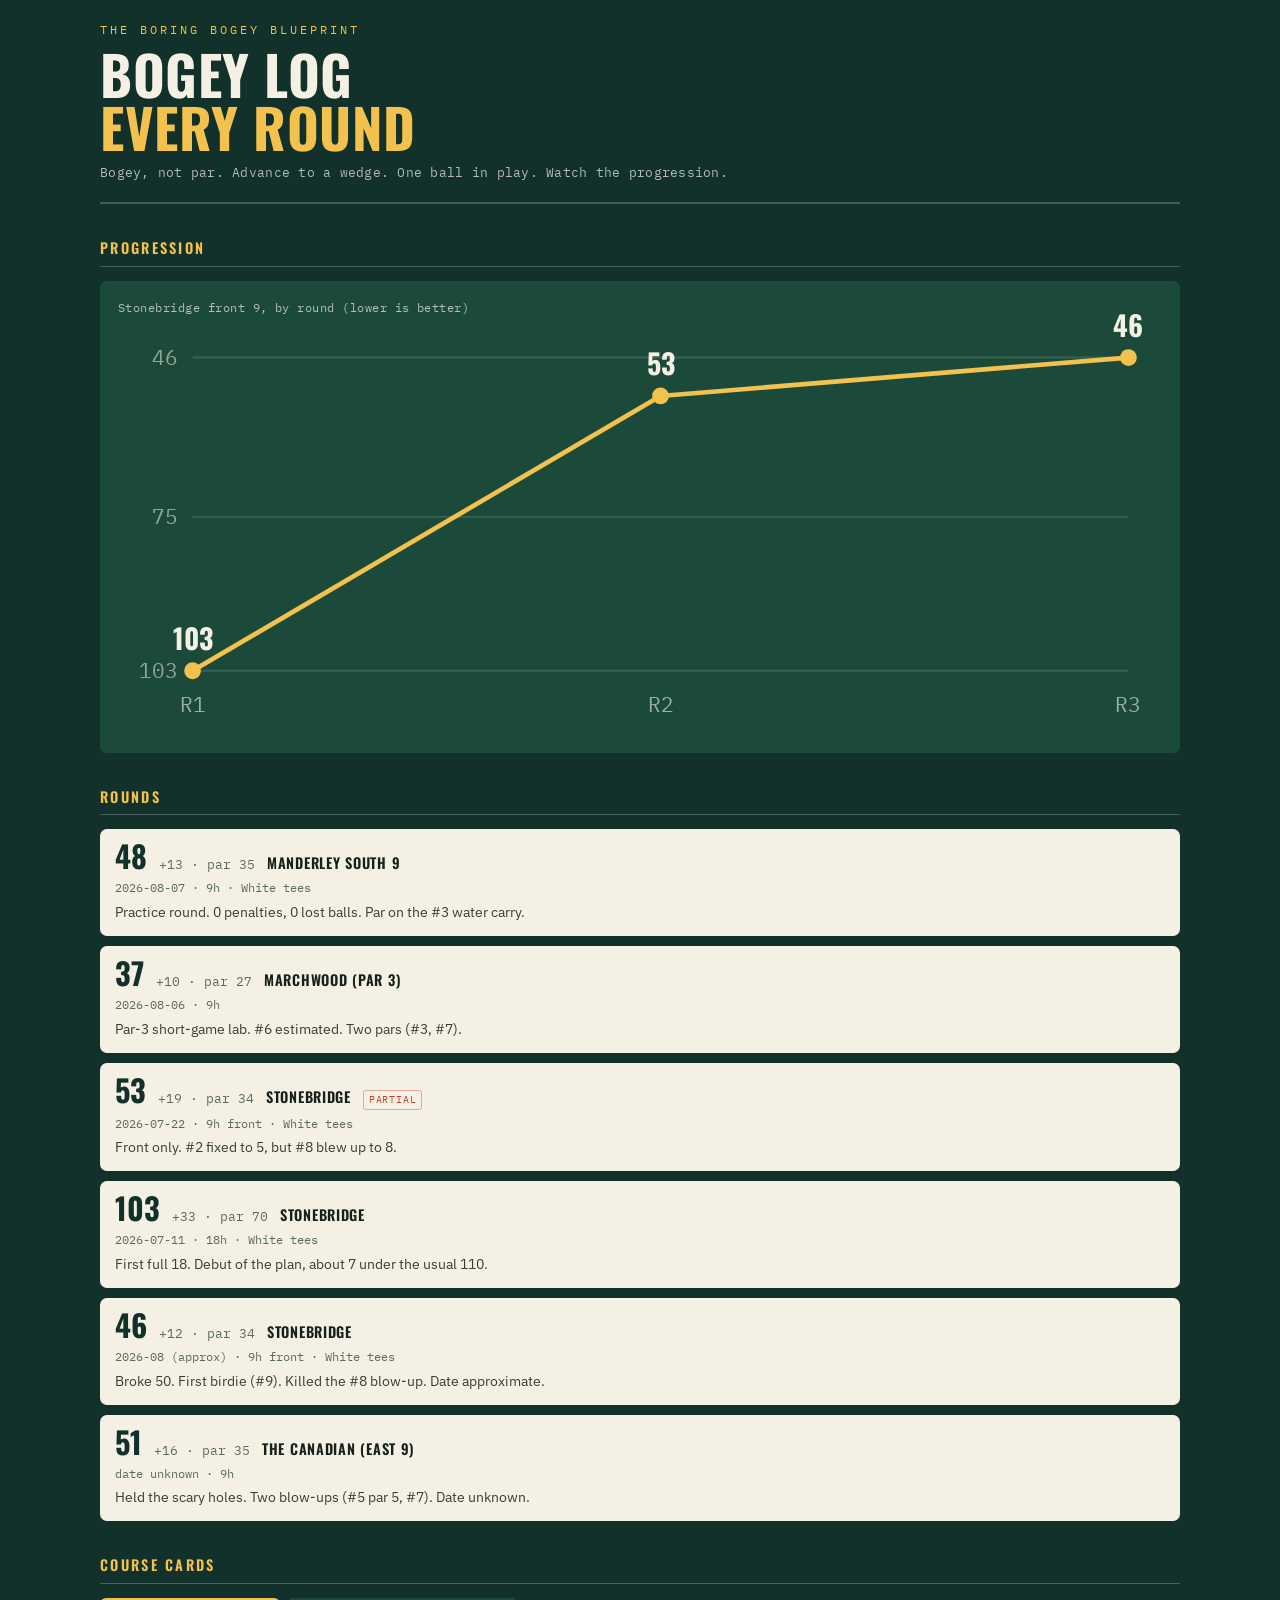
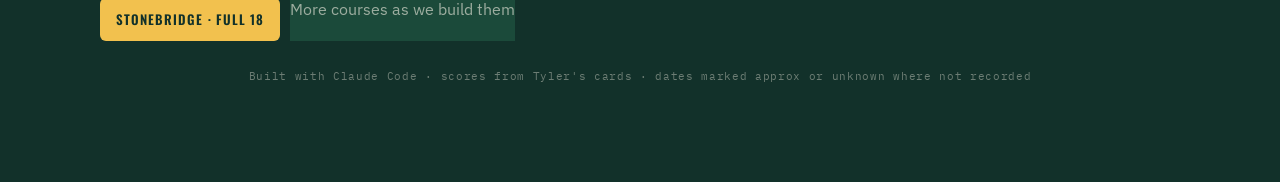
==== index.html @ 6f376fc8 "Add golf tracker v1: Stonebridge full-18 card + dashboard - CONFIG-driven caddy card with live round" ====
<!DOCTYPE html>
<html lang="en">
<head>
<meta charset="UTF-8">
<meta name="viewport" content="width=device-width, initial-scale=1">
<title>Bogey Log · Boring Bogey Blueprint</title>
<meta name="theme-color" content="#12312a">
<link rel="manifest" href="./manifest.webmanifest">
<link rel="preconnect" href="https://fonts.googleapis.com">
<link rel="preconnect" href="https://fonts.gstatic.com" crossorigin>
<link href="https://fonts.googleapis.com/css2?family=Oswald:wght@400;500;600;700&family=IBM+Plex+Mono:wght@400;500;600&family=IBM+Plex+Sans:wght@400;500&display=swap" rel="stylesheet">
<link rel="stylesheet" href="./assets/bbb.css">
</head>
<body>
<div class="wrap" id="app"></div>
<script src="./assets/charts.js"></script>
<script src="./assets/dashboard.js"></script>
<script>
  BBB.initDashboard();
  if ('serviceWorker' in navigator) { navigator.serviceWorker.register('./sw.js').catch(function () {}); }
</script>
</body>
</html>
---- assets/bbb.css ----
/* Boring Bogey Blueprint — shared caddy + dashboard styles */
:root{
  --pine:#12312a; --fairway:#1b4a3a; --cream:#f5f0e4; --ink:#16211c;
  --pencil:#f2c14e; --flag:#c0432c; --water:#2f7fb8;
  --line:rgba(22,33,28,.14); --muted:#5c6b62;
  --over:#f2a99c; --under:#9fe3b8;
}
*{box-sizing:border-box;margin:0;padding:0}
html{-webkit-text-size-adjust:100%}
body{background:var(--pine);color:var(--cream);font-family:"IBM Plex Sans",system-ui,sans-serif;line-height:1.45;padding:22px 16px 96px}
.wrap{max-width:1080px;margin:0 auto}
a{color:var(--pencil)}

/* ---- header ---- */
header{border-bottom:2px solid rgba(245,240,228,.22);padding-bottom:20px;margin-bottom:24px}
.eyebrow{font-family:"IBM Plex Mono",monospace;font-size:.72rem;letter-spacing:.26em;text-transform:uppercase;color:var(--pencil);margin-bottom:8px}
h1{font-family:"Oswald",sans-serif;font-weight:700;font-size:clamp(2rem,7vw,3.4rem);line-height:.98;letter-spacing:.01em;text-transform:uppercase}
h1 span{color:var(--pencil);display:block}
.sub{font-family:"IBM Plex Mono",monospace;font-size:.82rem;color:rgba(245,240,228,.72);margin-top:10px;letter-spacing:.02em}
.thesis{margin-top:18px;padding:14px 16px;border:1px solid rgba(242,193,78,.4);border-left:4px solid var(--pencil);background:rgba(242,193,78,.06);border-radius:4px;font-size:.98rem}
.thesis b{color:var(--pencil);font-weight:500}
.tempo{margin-top:14px;padding:16px;background:var(--pencil);color:#3a2a06;border-radius:6px;text-align:center}
.tempo .lab{font-family:"IBM Plex Mono",monospace;font-size:.66rem;letter-spacing:.24em;text-transform:uppercase;color:#7a5a12}
.tempo .word{font-family:"Oswald";font-weight:700;font-size:2.4rem;line-height:1;letter-spacing:.04em;text-transform:uppercase;margin:4px 0 6px}
.tempo .note{font-size:.86rem;font-family:"IBM Plex Mono",monospace}
.card-btn{margin-top:16px;display:inline-flex;align-items:center;gap:8px;font-family:"Oswald";font-weight:600;text-transform:uppercase;letter-spacing:.12em;font-size:.72rem;color:var(--pine);background:var(--pencil);border:none;border-radius:5px;padding:10px 16px;cursor:pointer}
.card-btn:hover,.card-btn:focus-visible{filter:brightness(1.06);outline:none}
.card-btn svg{width:14px;height:14px}

/* ---- bag ---- */
.bag{margin-top:18px}
.bag-title{font-family:"Oswald";font-weight:500;text-transform:uppercase;letter-spacing:.16em;font-size:.78rem;color:rgba(245,240,228,.6);margin-bottom:10px}
.clubs{display:flex;flex-wrap:wrap;gap:7px}
.club{font-family:"IBM Plex Mono",monospace;font-size:.8rem;background:var(--fairway);border:1px solid rgba(245,240,228,.14);border-radius:3px;padding:5px 9px;white-space:nowrap}
.club b{color:var(--pencil);font-weight:600}
.club.star{border-color:rgba(242,193,78,.55)}

/* ---- stats ---- */
.score-strip{display:flex;flex-wrap:wrap;gap:18px 30px;margin-top:20px;padding-top:18px;border-top:1px dashed rgba(245,240,228,.2)}
.stat .n{font-family:"Oswald";font-weight:700;font-size:2.1rem;line-height:1;color:var(--pencil)}
.stat .l{font-family:"IBM Plex Mono",monospace;font-size:.7rem;letter-spacing:.14em;text-transform:uppercase;color:rgba(245,240,228,.62);margin-top:5px}

/* ---- nine header + grid ---- */
.nine{font-family:"Oswald";font-weight:600;text-transform:uppercase;letter-spacing:.18em;font-size:1rem;margin:30px 0 12px;padding-bottom:7px;border-bottom:1px solid rgba(245,240,228,.24);display:flex;justify-content:space-between;align-items:baseline}
.nine .tot{font-family:"IBM Plex Mono",monospace;font-size:.76rem;letter-spacing:.04em;color:rgba(245,240,228,.6)}
.grid{display:grid;grid-template-columns:1fr;gap:12px}
@media(min-width:640px){.grid{grid-template-columns:1fr 1fr}}
@media(min-width:940px){.grid{grid-template-columns:1fr 1fr 1fr}}

/* ---- hole card ---- */
.hole{background:var(--cream);color:var(--ink);border-radius:7px;padding:14px 15px 13px;position:relative;overflow:hidden;display:flex;flex-direction:column}
.hole.hard{border-left:5px solid var(--flag)}
.hole.short{border-left:5px solid var(--fairway)}
.htop{display:flex;align-items:baseline;gap:10px;margin-bottom:11px}
.num{font-family:"Oswald";font-weight:700;font-size:2.3rem;line-height:.8;color:var(--pine)}
.meta{font-family:"IBM Plex Mono",monospace;font-size:.82rem;color:var(--muted);letter-spacing:.01em}
.meta b{color:var(--ink);font-weight:600}
.meta .alt{color:var(--water)}
.tag{margin-left:auto;font-family:"IBM Plex Mono",monospace;font-size:.62rem;letter-spacing:.08em;text-transform:uppercase;padding:3px 7px;border-radius:3px;font-weight:500;white-space:nowrap;align-self:flex-start}
.tag.par{background:rgba(27,74,58,.13);color:var(--fairway)}
.tag.flag{background:rgba(192,67,44,.13);color:var(--flag)}
.tag.water{background:rgba(47,127,184,.14);color:var(--water)}
.flow{display:flex;flex-direction:column;gap:0}
.step{display:flex;align-items:baseline;gap:9px;padding:5px 0;border-top:1px solid var(--line)}
.step:first-child{border-top:none}
.step .k{font-family:"Oswald";font-weight:600;text-transform:uppercase;letter-spacing:.08em;font-size:.64rem;color:var(--muted);width:52px;flex-shrink:0;padding-top:2px}
.step .v{font-family:"IBM Plex Mono",monospace;font-size:.87rem;color:var(--ink)}
.step.wedge{background:var(--pencil);margin:4px -15px 0;padding:7px 15px;border:none}
.step.wedge .k{color:#7a5a12}
.step.wedge .v{color:#3a2a06;font-weight:600}
.step.note{padding-top:7px}
.step.note .v{color:var(--flag);font-size:.8rem}
.step.tee2 .v{color:var(--water);font-size:.8rem}
.target{margin-top:9px;display:flex;align-items:center;gap:8px;font-family:"IBM Plex Mono",monospace;font-size:.8rem}
.target .lab{color:var(--muted);text-transform:uppercase;letter-spacing:.1em;font-size:.62rem}
.target .sc{font-family:"Oswald";font-weight:700;font-size:1.15rem;color:var(--pine)}
.target .last{margin-left:auto;color:var(--muted);font-size:.72rem}
.viewbtn{margin-top:11px;width:100%;display:flex;align-items:center;justify-content:center;gap:7px;font-family:"Oswald";font-weight:600;text-transform:uppercase;letter-spacing:.1em;font-size:.68rem;color:var(--pine);background:transparent;border:1px solid rgba(18,49,42,.26);border-radius:5px;padding:9px;cursor:pointer;transition:background .15s,border-color .15s}
.viewbtn:hover,.viewbtn:focus-visible{background:rgba(18,49,42,.07);border-color:var(--pine);outline:none}
.viewbtn svg{width:13px;height:13px}

/* ---- tracker ---- */
.trk{margin:11px -15px -13px;padding:11px 15px 13px;background:rgba(18,49,42,.05);border-top:1px solid var(--line);display:flex;flex-wrap:wrap;align-items:center;gap:9px}
.trk-grp{display:flex;align-items:center;gap:6px}
.trk-lab{font-family:"IBM Plex Mono",monospace;font-size:.6rem;letter-spacing:.1em;text-transform:uppercase;color:var(--muted)}
.stp{display:inline-flex;align-items:center;gap:2px}
.stp button{width:34px;height:34px;border:1px solid rgba(18,49,42,.26);background:#fff;color:var(--pine);font-family:"Oswald";font-weight:700;font-size:1.1rem;line-height:1;border-radius:6px;cursor:pointer}
.stp button:active{background:rgba(18,49,42,.1)}
.stv{min-width:30px;text-align:center;font-family:"Oswald";font-weight:700;font-size:1.25rem;color:var(--pine);cursor:pointer}
.stv.empty{color:rgba(92,107,98,.5)}
.pen{margin-left:auto;width:36px;height:34px;border:1px solid rgba(18,49,42,.26);background:#fff;color:var(--muted);font-size:1rem;border-radius:6px;cursor:pointer}
.pen.on{background:var(--flag);border-color:var(--flag);color:#fff}
.adj{flex:1 1 100%;margin-top:2px;font-family:"IBM Plex Mono",monospace;font-size:.8rem;color:var(--ink);background:#fff;border:1px solid rgba(18,49,42,.2);border-radius:6px;padding:8px 10px}
.adj::placeholder{color:rgba(92,107,98,.55)}

/* ---- tools row ---- */
.tools{display:flex;flex-wrap:wrap;gap:8px;margin:24px 0 4px}
.tools button,.tools label{font-family:"Oswald";font-weight:600;text-transform:uppercase;letter-spacing:.1em;font-size:.7rem;color:var(--cream);background:var(--fairway);border:1px solid rgba(245,240,228,.18);border-radius:6px;padding:10px 14px;cursor:pointer}
.tools button:hover,.tools label:hover{background:#245b47}
.tools .prime{background:var(--pencil);color:var(--pine);border-color:var(--pencil)}
.tools .tReset{margin-left:auto;color:rgba(245,240,228,.7)}
.tools input[type=file]{display:none}

/* ---- fixed summary bar ---- */
.summary{position:fixed;left:0;right:0;bottom:0;z-index:900;background:var(--fairway);border-top:2px solid var(--pencil);display:flex;padding:8px max(16px,env(safe-area-inset-left)) calc(8px + env(safe-area-inset-bottom))}
.summary .cell{flex:1;text-align:center;padding:2px 4px;border-right:1px solid rgba(245,240,228,.12)}
.summary .cell:last-child{border-right:none}
.summary .cell .cn{font-family:"Oswald";font-weight:700;font-size:1.15rem;line-height:1.05;color:var(--cream)}
.summary .cell.big .cn{font-size:1.7rem;color:var(--pencil)}
.summary .cell .cl{font-family:"IBM Plex Mono",monospace;font-size:.56rem;letter-spacing:.1em;text-transform:uppercase;color:rgba(245,240,228,.6);margin-top:1px}
.summary .over{color:var(--over)}
.summary .under{color:var(--under)}

/* ---- keys ---- */
.keys{margin-top:34px;background:var(--fairway);border-radius:7px;padding:20px 20px 8px}
.keys h2{font-family:"Oswald";font-weight:600;text-transform:uppercase;letter-spacing:.16em;font-size:.85rem;color:var(--pencil);margin-bottom:14px}
.key{display:flex;gap:12px;padding:11px 0;border-top:1px solid rgba(245,240,228,.14)}
.key:first-of-type{border-top:none}
.key .i{font-family:"Oswald";font-weight:700;color:var(--pencil);font-size:1.05rem;line-height:1.2;flex-shrink:0;width:22px}
.key .t{font-size:.92rem;color:rgba(245,240,228,.9)}
.key .t b{color:#fff;font-weight:600}
footer{margin-top:26px;text-align:center;font-family:"IBM Plex Mono",monospace;font-size:.7rem;color:rgba(245,240,228,.4);letter-spacing:.06em;line-height:1.7}

/* ---- lightbox ---- */
.lb{position:fixed;inset:0;background:rgba(6,18,14,.95);display:none;align-items:center;justify-content:center;padding:18px;z-index:999}
.lb.open{display:flex}
.lb-inner{max-width:1100px;width:100%;display:flex;flex-direction:column;gap:13px}
.lb-bar{display:flex;align-items:baseline;gap:12px;color:var(--cream)}
.lb-h{font-family:"Oswald";font-weight:700;text-transform:uppercase;letter-spacing:.04em;font-size:1.35rem}
.lb-h b{color:var(--pencil)}
.lb-meta{font-family:"IBM Plex Mono",monospace;font-size:.85rem;color:rgba(245,240,228,.7)}
.lb-close{margin-left:auto;background:transparent;border:1px solid rgba(245,240,228,.4);color:var(--cream);font-family:"Oswald";font-weight:600;font-size:.8rem;letter-spacing:.1em;text-transform:uppercase;padding:8px 14px;border-radius:5px;cursor:pointer}
.lb-close:hover,.lb-close:focus-visible{background:rgba(245,240,228,.12);outline:none}
.lb-stage{position:relative;background:rgba(0,0,0,.35);border-radius:8px;overflow:hidden;display:flex;align-items:center;justify-content:center;min-height:220px}
.lb-img{max-width:100%;max-height:74vh;display:block;object-fit:contain}
.lb-fallback{display:none;padding:44px 22px;text-align:center;color:rgba(245,240,228,.82);font-size:.95rem;line-height:1.6;font-family:"IBM Plex Mono",monospace}
.lb-fallback a{color:var(--pencil)}
.lb-nav{display:flex;justify-content:space-between;gap:12px}
.lb-nav.hide{display:none}
.lb-nav button{flex:1;background:var(--fairway);border:1px solid rgba(245,240,228,.18);color:var(--cream);font-family:"Oswald";font-weight:600;text-transform:uppercase;letter-spacing:.1em;font-size:.8rem;padding:12px;border-radius:6px;cursor:pointer}
.lb-nav button:hover,.lb-nav button:focus-visible{background:#245b47;outline:none}

/* ---- dashboard ---- */
.dash-sec{margin-top:34px}
.dash-sec h2{font-family:"Oswald";font-weight:600;text-transform:uppercase;letter-spacing:.16em;font-size:.9rem;color:var(--pencil);margin-bottom:14px;padding-bottom:7px;border-bottom:1px solid rgba(245,240,228,.24)}
.chart-card{background:var(--fairway);border-radius:7px;padding:18px}
.chart-card .ct{font-family:"IBM Plex Mono",monospace;font-size:.74rem;color:rgba(245,240,228,.7);margin-bottom:8px;letter-spacing:.04em}
.chart-card svg{width:100%;height:auto;display:block;overflow:visible}
.rounds{display:flex;flex-direction:column;gap:10px}
.rd{background:var(--cream);color:var(--ink);border-radius:7px;padding:13px 15px;display:flex;flex-wrap:wrap;align-items:baseline;gap:6px 12px}
.rd .rd-score{font-family:"Oswald";font-weight:700;font-size:1.9rem;line-height:.9;color:var(--pine)}
.rd .rd-par{font-family:"IBM Plex Mono",monospace;font-size:.82rem;color:var(--muted)}
.rd .rd-course{font-family:"Oswald";font-weight:600;text-transform:uppercase;letter-spacing:.05em;font-size:.9rem;color:var(--ink)}
.rd .rd-meta{font-family:"IBM Plex Mono",monospace;font-size:.72rem;color:var(--muted);width:100%}
.rd .rd-note{font-size:.86rem;color:var(--ink);width:100%;opacity:.85}
.rd .rd-flag{font-family:"IBM Plex Mono",monospace;font-size:.6rem;letter-spacing:.08em;text-transform:uppercase;color:var(--flag);border:1px solid rgba(192,67,44,.4);border-radius:3px;padding:2px 5px}
.course-links{display:flex;flex-wrap:wrap;gap:10px}
.course-links a{font-family:"Oswald";font-weight:600;text-transform:uppercase;letter-spacing:.08em;font-size:.82rem;color:var(--pine);background:var(--pencil);border-radius:6px;padding:12px 16px;text-decoration:none}
.course-links .soon{background:var(--fairway);color:rgba(245,240,228,.6);cursor:default}

/* ---- print ---- */
@media print{
  body{background:#fff;color:#000;padding:0}
  .thesis,.tempo{background:none;color:#000}
  .tempo{border:2px solid #f2c14e}
  .hole{border:1px solid #ccc}
  .step.wedge{background:#f2c14e !important;-webkit-print-color-adjust:exact;print-color-adjust:exact}
  .keys{background:#f0ede4;color:#000}
  .grid{grid-template-columns:1fr 1fr 1fr}
  .club{border:1px solid #999}
  .viewbtn,.card-btn{display:none}
  .summary,.tools,.trk,.adj{display:none !important}
}
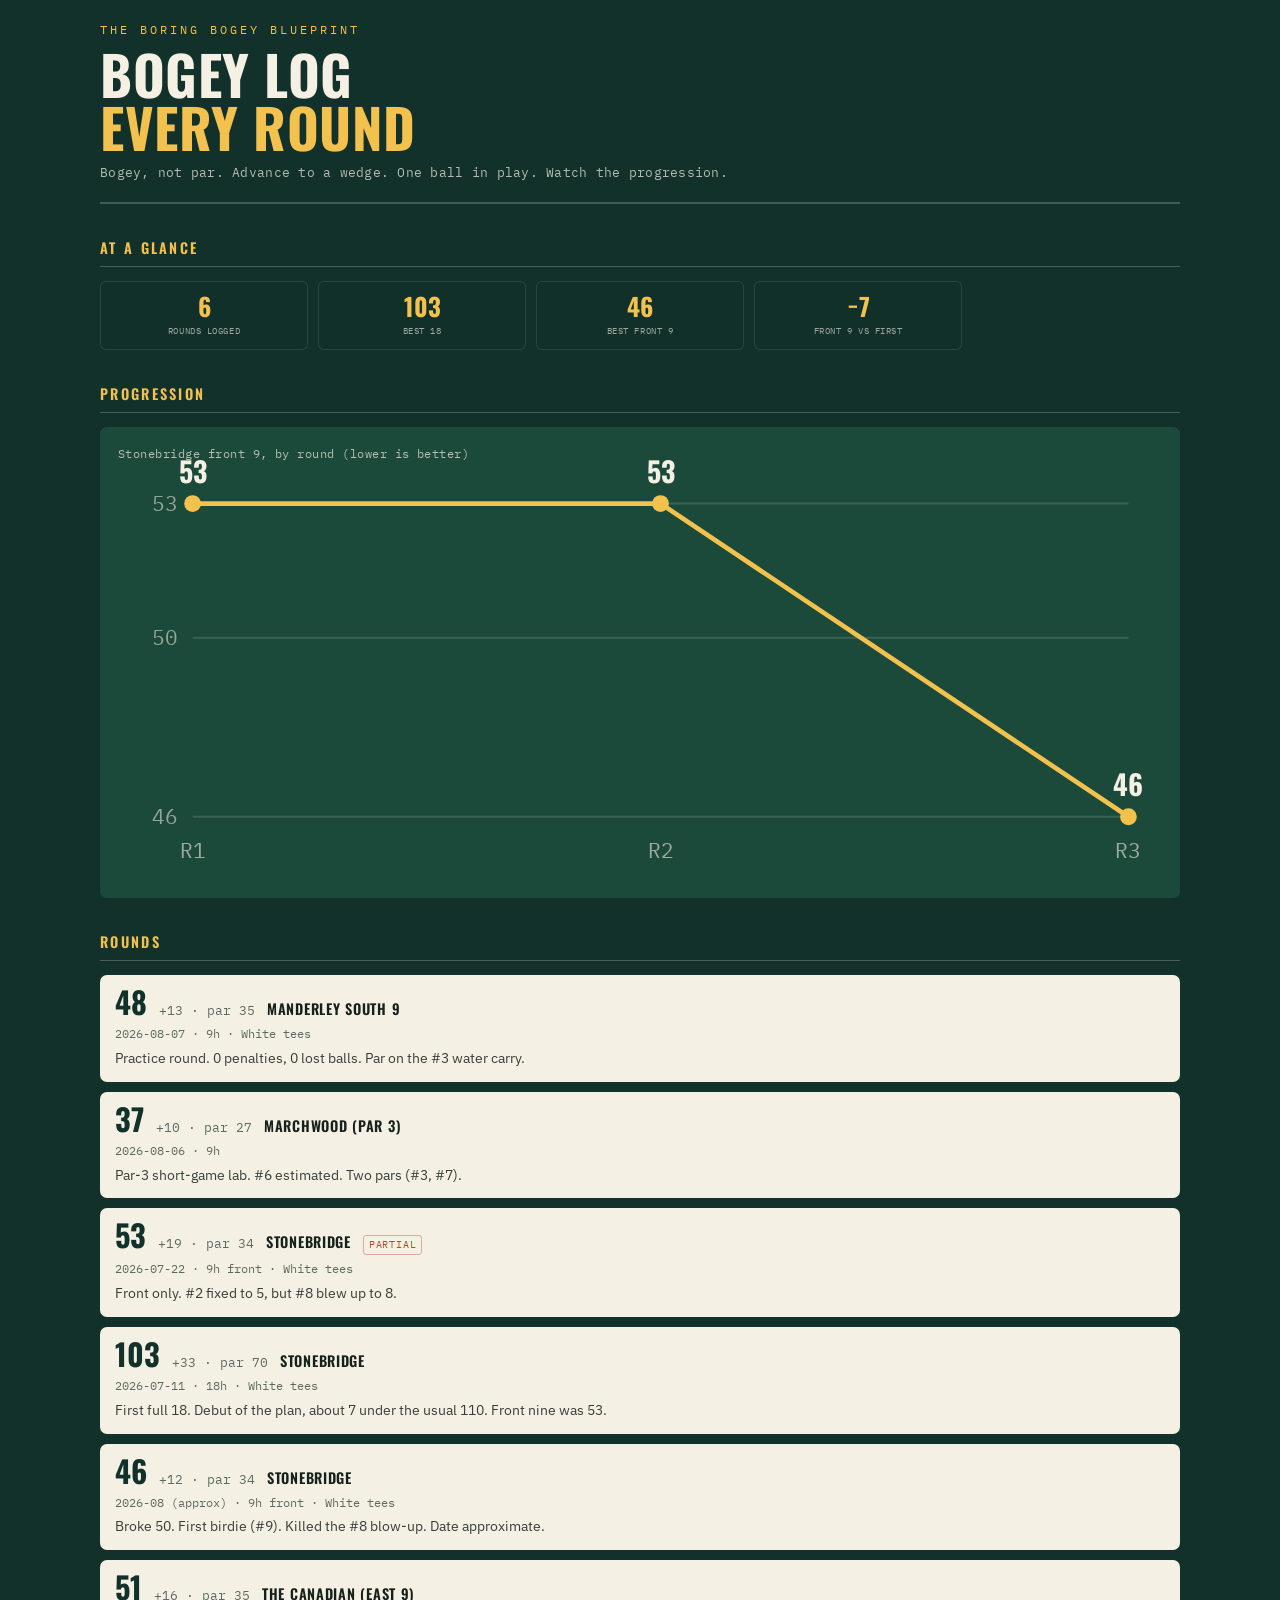
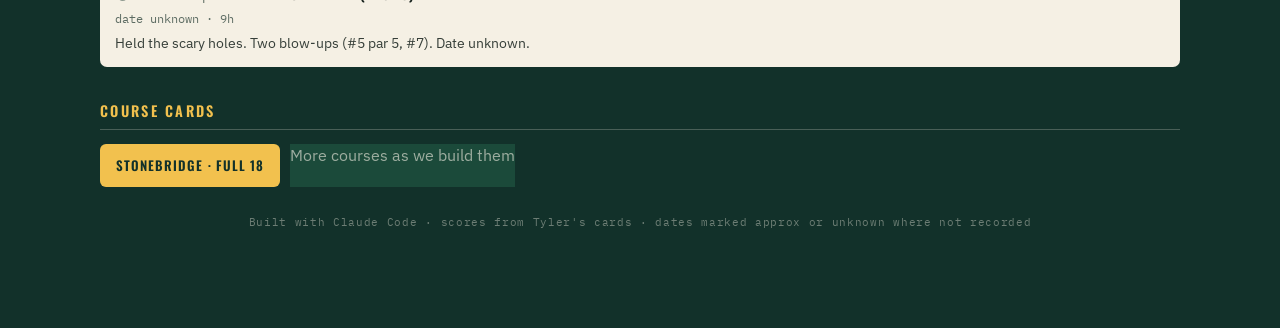
==== commit 96960ccb: "App icon + install metadata; penalty toggle reads "PEN" - Golf-flag app icon (favicon.svg + PNG icon" ====
--- a/index.html
+++ b/index.html
@@ -6,6 +6,9 @@
 <title>Bogey Log · Boring Bogey Blueprint</title>
 <meta name="theme-color" content="#12312a">
 <link rel="manifest" href="./manifest.webmanifest">
+<link rel="icon" href="./favicon.svg" type="image/svg+xml">
+<link rel="icon" href="./favicon-32.png" sizes="32x32" type="image/png">
+<link rel="apple-touch-icon" href="./apple-touch-icon.png">
 <link rel="preconnect" href="https://fonts.googleapis.com">
 <link rel="preconnect" href="https://fonts.gstatic.com" crossorigin>
 <link href="https://fonts.googleapis.com/css2?family=Oswald:wght@400;500;600;700&family=IBM+Plex+Mono:wght@400;500;600&family=IBM+Plex+Sans:wght@400;500&display=swap" rel="stylesheet">
--- a/assets/bbb.css
+++ b/assets/bbb.css
@@ -92,6 +92,27 @@
 .pen.on{background:var(--flag);border-color:var(--flag);color:#fff}
 .adj{flex:1 1 100%;margin-top:2px;font-family:"IBM Plex Mono",monospace;font-size:.8rem;color:var(--ink);background:#fff;border:1px solid rgba(18,49,42,.2);border-radius:6px;padding:8px 10px}
 .adj::placeholder{color:rgba(92,107,98,.55)}
+.tgls{display:flex;gap:6px;margin-left:auto}
+.tgl{min-width:38px;height:34px;padding:0 8px;border:1px solid rgba(18,49,42,.26);background:#fff;color:var(--muted);font-family:"Oswald";font-weight:700;font-size:.72rem;letter-spacing:.04em;border-radius:6px;cursor:pointer}
+.tgl.on{background:var(--fairway);border-color:var(--fairway);color:#fff}
+.tgl.pen.on{background:var(--flag);border-color:var(--flag);color:#fff}
+.stv.sc-under{color:#1b7a4a}
+.stv.sc-on{color:var(--pine)}
+.stv.sc-over{color:var(--flag)}
+
+/* ---- round insights ---- */
+.insights{margin-top:34px;background:var(--fairway);border-radius:7px;padding:20px}
+.insights h2{font-family:"Oswald";font-weight:600;text-transform:uppercase;letter-spacing:.16em;font-size:.85rem;color:var(--pencil);margin-bottom:14px;display:flex;align-items:baseline;gap:10px}
+.ins-thru{font-family:"IBM Plex Mono",monospace;font-size:.7rem;letter-spacing:.08em;color:rgba(245,240,228,.6);text-transform:none}
+.ins-empty{font-size:.92rem;color:rgba(245,240,228,.75);line-height:1.6}
+.ins-grid{display:grid;grid-template-columns:repeat(3,1fr);gap:10px}
+@media(min-width:640px){.ins-grid{grid-template-columns:repeat(5,1fr)}}
+.ins-tile{background:rgba(18,49,42,.5);border:1px solid rgba(245,240,228,.1);border-radius:6px;padding:12px 10px;text-align:center}
+.ins-tile .itn{font-family:"Oswald";font-weight:700;font-size:1.55rem;line-height:1;color:var(--pencil)}
+.ins-tile .itl{font-family:"IBM Plex Mono",monospace;font-size:.58rem;letter-spacing:.06em;text-transform:uppercase;color:rgba(245,240,228,.62);margin-top:6px;line-height:1.3}
+.ins-leak{margin-top:14px;font-family:"IBM Plex Mono",monospace;font-size:.8rem;color:rgba(245,240,228,.85);line-height:1.8}
+.ins-leak b{color:#fff}
+.summary{cursor:pointer}
 
 /* ---- tools row ---- */
 .tools{display:flex;flex-wrap:wrap;gap:8px;margin:24px 0 4px}
